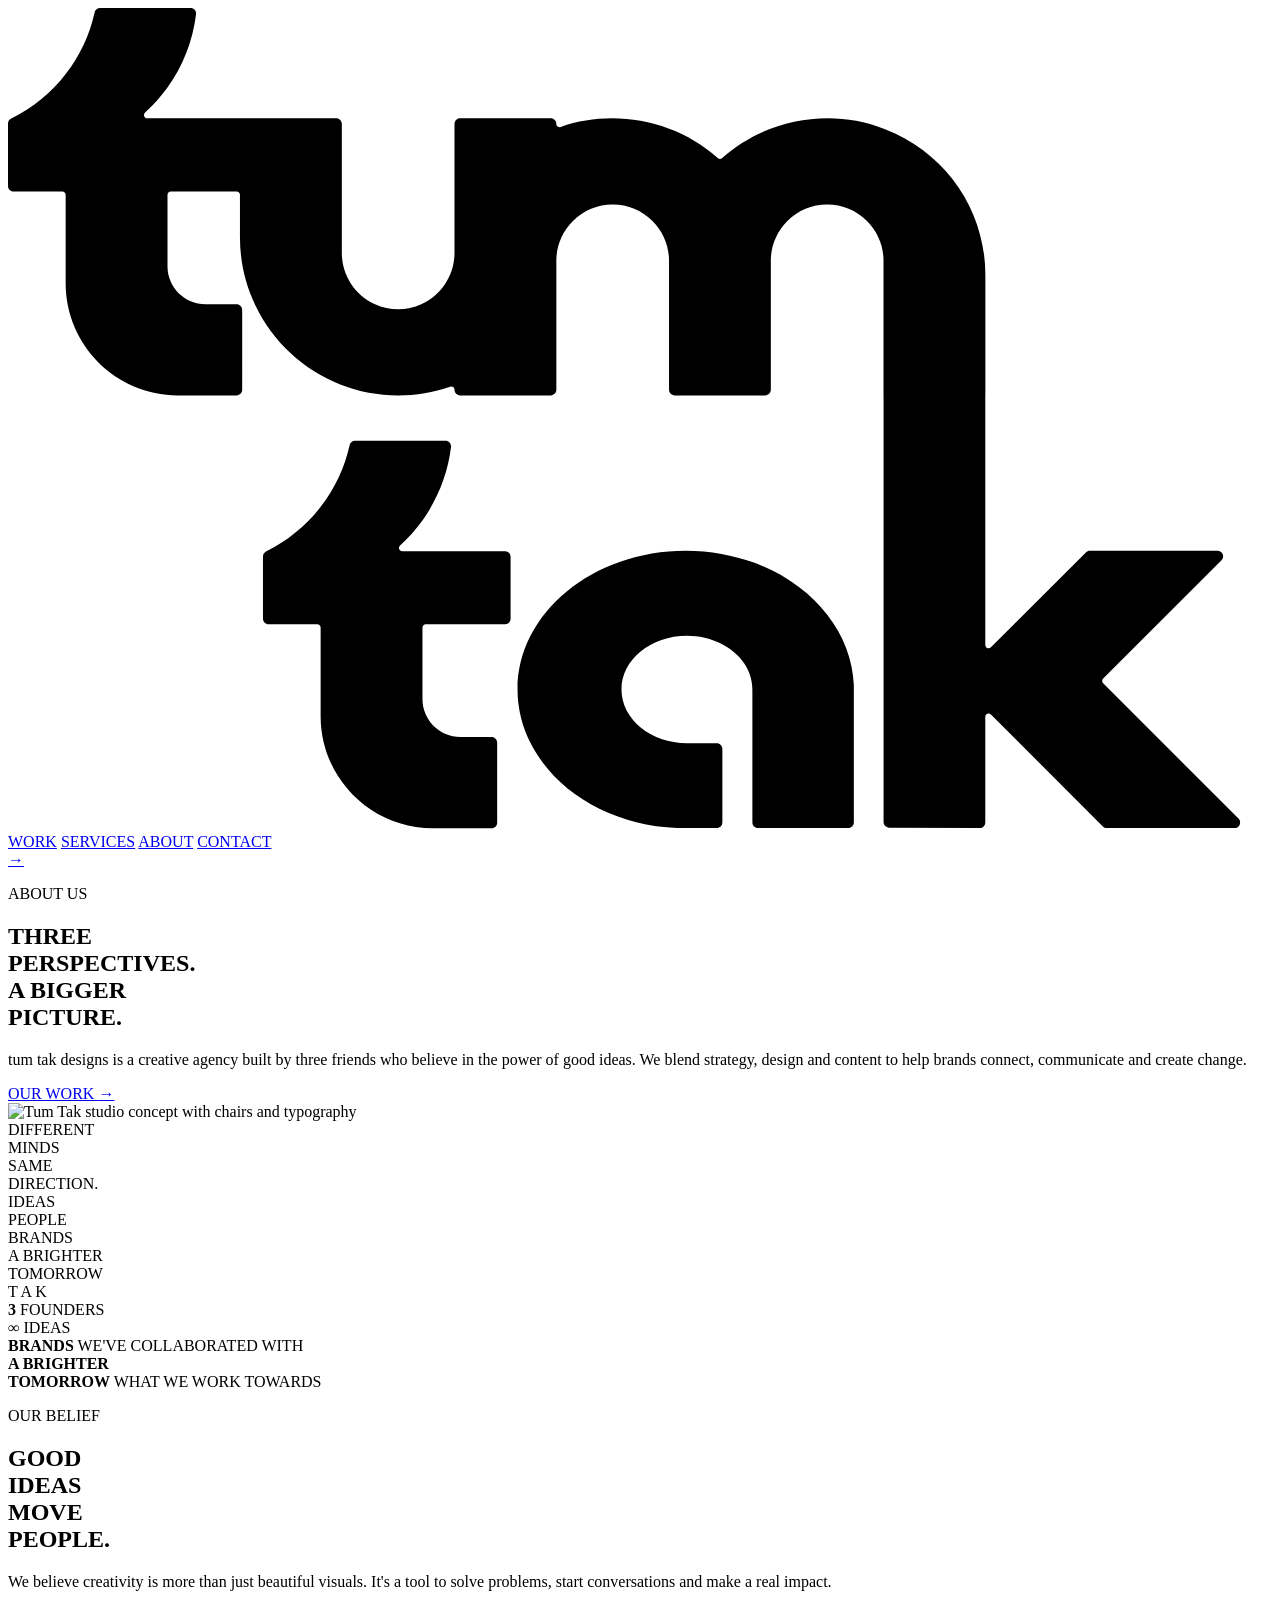
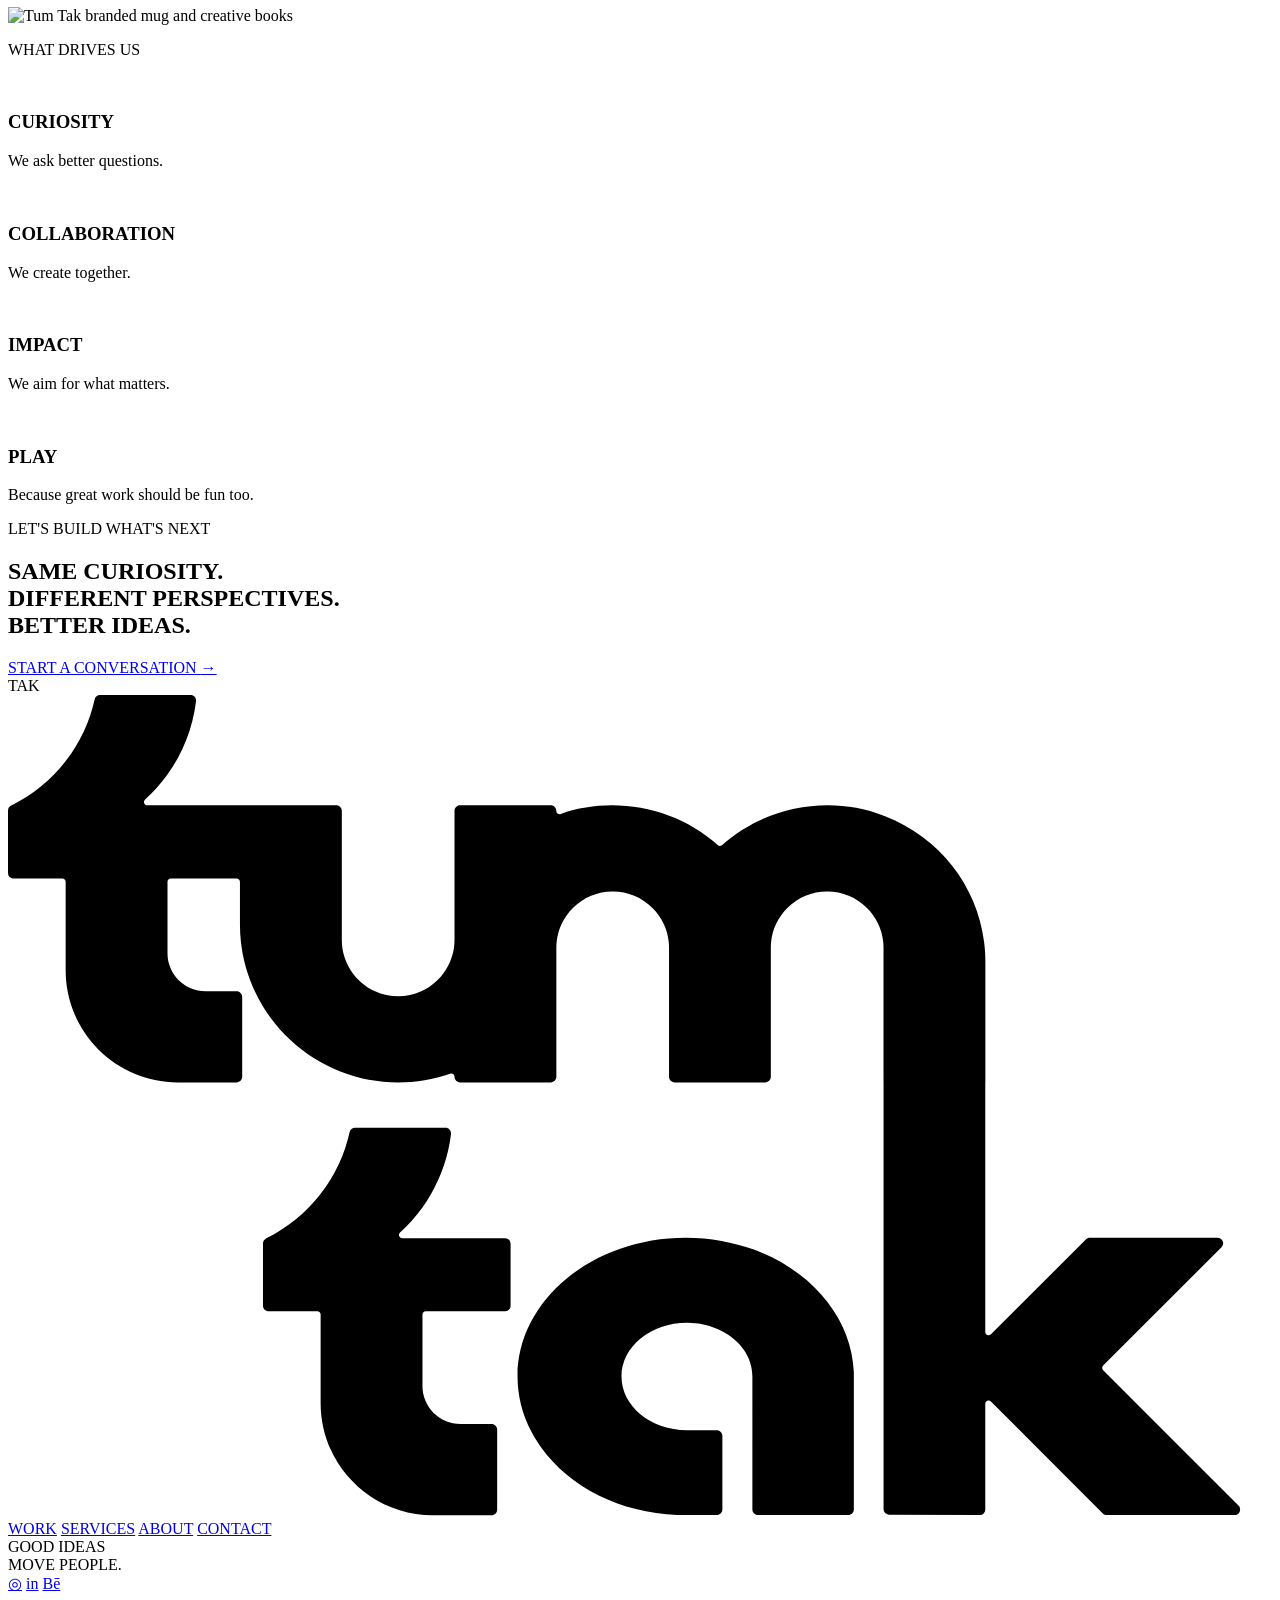
==== about.html @ 62516ab8 "Add About Us page with HTML structure This file contains the HTML structure for the About Us page of" ====
<!DOCTYPE html>
<html lang="en">
<head>
    <meta charset="UTF-8">
    <meta name="viewport" content="width=device-width, initial-scale=1.0">

    <meta name="description" content="Meet Tum Tak Designs — three friends, different perspectives, and a shared belief in the power of good ideas.">

    <title>About Us — Tum Tak Designs</title>

    <link rel="stylesheet" href="about.css">

    <link rel="preconnect" href="https://fonts.googleapis.com">
    <link rel="preconnect" href="https://fonts.gstatic.com" crossorigin>

    <link href="https://fonts.googleapis.com/css2?family=DM+Mono:wght@400;500&family=Inter:wght@400;500;600;700;800;900&display=swap" rel="stylesheet">
</head>

<body>

    <!-- HEADER -->

    <header class="about-header">

        <a href="index.html" class="about-logo">
            <img src="assets/logo-tumtak.svg" alt="Tum Tak Designs">
        </a>

        <nav class="about-nav">
            <a href="index.html#work">WORK</a>
            <a href="index.html#services">SERVICES</a>
            <a href="about.html" class="active">ABOUT</a>
            <a href="contact.html">CONTACT</a>
        </nav>

        <a href="contact.html" class="header-arrow" aria-label="Let's talk">
            →
        </a>

    </header>


    <main>

        <!-- HERO -->

        <section class="about-hero">

            <div class="about-hero-copy">

                <p class="eyebrow">ABOUT US</p>

                <h1>
                    THREE<br>
                    PERSPECTIVES.<br>
                    A BIGGER<br>
                    PICTURE.
                </h1>

                <p class="hero-description">
                    tum tak designs is a creative agency built by
                    three friends who believe in the power of
                    good ideas. We blend strategy, design and
                    content to help brands connect, communicate
                    and create change.
                </p>

                <a href="index.html#work" class="about-button">
                    OUR WORK <span>→</span>
                </a>

            </div>


            <div class="about-hero-visual">

                <img
                    src="assets/about-hero.jpg"
                    alt="Tum Tak studio concept with chairs and typography"
                >

                <div class="visual-note visual-note-left">
                    DIFFERENT<br>
                    MINDS<br>
                    SAME<br>
                    DIRECTION.
                    <span></span>
                </div>

                <div class="visual-note visual-note-right">
                    IDEAS<br>
                    PEOPLE<br>
                    BRANDS<br>
                    A BRIGHTER<br>
                    TOMORROW
                </div>

                <div class="tak-letters" aria-label="TAK">
                    <span>T</span>
                    <span>A</span>
                    <span>K</span>
                </div>

            </div>

        </section>


        <!-- STATS STRIP -->

        <section class="about-stats">

            <div class="stat">
                <strong>3</strong>
                <span>FOUNDERS</span>
            </div>

            <div class="stat">
                <strong class="infinity">∞</strong>
                <span>IDEAS</span>
            </div>

            <div class="stat">
                <strong class="stat-word">BRANDS</strong>
                <span>WE'VE COLLABORATED WITH</span>
            </div>

            <div class="stat">
                <strong class="stat-tomorrow">
                    A BRIGHTER<br>TOMORROW
                </strong>
                <span>WHAT WE WORK TOWARDS</span>
            </div>

        </section>


        <!-- BELIEF + VALUES -->

        <section class="belief-section">

            <div class="belief-copy">

                <p class="eyebrow">OUR BELIEF</p>

                <h2>
                    GOOD<br>
                    IDEAS<br>
                    MOVE<br>
                    PEOPLE.
                </h2>

                <p>
                    We believe creativity is more than just
                    beautiful visuals. It's a tool to solve
                    problems, start conversations and
                    make a real impact.
                </p>

            </div>


            <div class="belief-image">

                <img
                    src="assets/about-belief.jpg"
                    alt="Tum Tak branded mug and creative books"
                >

            </div>


            <div class="values-panel">

                <p class="eyebrow">WHAT DRIVES US</p>

                <div class="value-item">

                    <img src="assets/icon-curiosity.svg" alt="">

                    <div>
                        <h3>CURIOSITY</h3>
                        <p>We ask better questions.</p>
                    </div>

                </div>


                <div class="value-item">

                    <img src="assets/icon-collaboration.svg" alt="">

                    <div>
                        <h3>COLLABORATION</h3>
                        <p>We create together.</p>
                    </div>

                </div>


                <div class="value-item">

                    <img src="assets/icon-impact.svg" alt="">

                    <div>
                        <h3>IMPACT</h3>
                        <p>We aim for what matters.</p>
                    </div>

                </div>


                <div class="value-item">

                    <img src="assets/icon-play.svg" alt="">

                    <div>
                        <h3>PLAY</h3>
                        <p>Because great work should be fun too.</p>
                    </div>

                </div>

            </div>

        </section>


        <!-- CTA -->

        <section class="about-cta">

            <div class="cta-copy">

                <p class="eyebrow">LET'S BUILD WHAT'S NEXT</p>

                <h2>
                    SAME CURIOSITY.<br>
                    DIFFERENT PERSPECTIVES.<br>
                    BETTER IDEAS.
                </h2>

            </div>

            <a href="contact.html" class="cta-button">
                START A CONVERSATION <span>→</span>
            </a>

            <div class="cta-mark" aria-hidden="true">
                T<span>A</span>K
            </div>

        </section>

    </main>


    <!-- FOOTER -->

    <footer class="about-footer">

        <a href="index.html" class="footer-logo">
            <img src="assets/logo-tumtak.svg" alt="Tum Tak Designs">
        </a>

        <nav class="footer-links">
            <a href="index.html#work">WORK</a>
            <a href="index.html#services">SERVICES</a>
            <a href="about.html">ABOUT</a>
            <a href="contact.html">CONTACT</a>
        </nav>

        <div class="footer-tagline">
            GOOD IDEAS<br>
            MOVE PEOPLE.
            <span></span>
        </div>

        <div class="footer-socials">
            <a href="https://www.instagram.com/" aria-label="Instagram">◎</a>
            <a href="https://www.linkedin.com/" aria-label="LinkedIn">in</a>
            <a href="https://www.behance.net/" aria-label="Behance">Bē</a>
        </div>

    </footer>

</body>
</html>
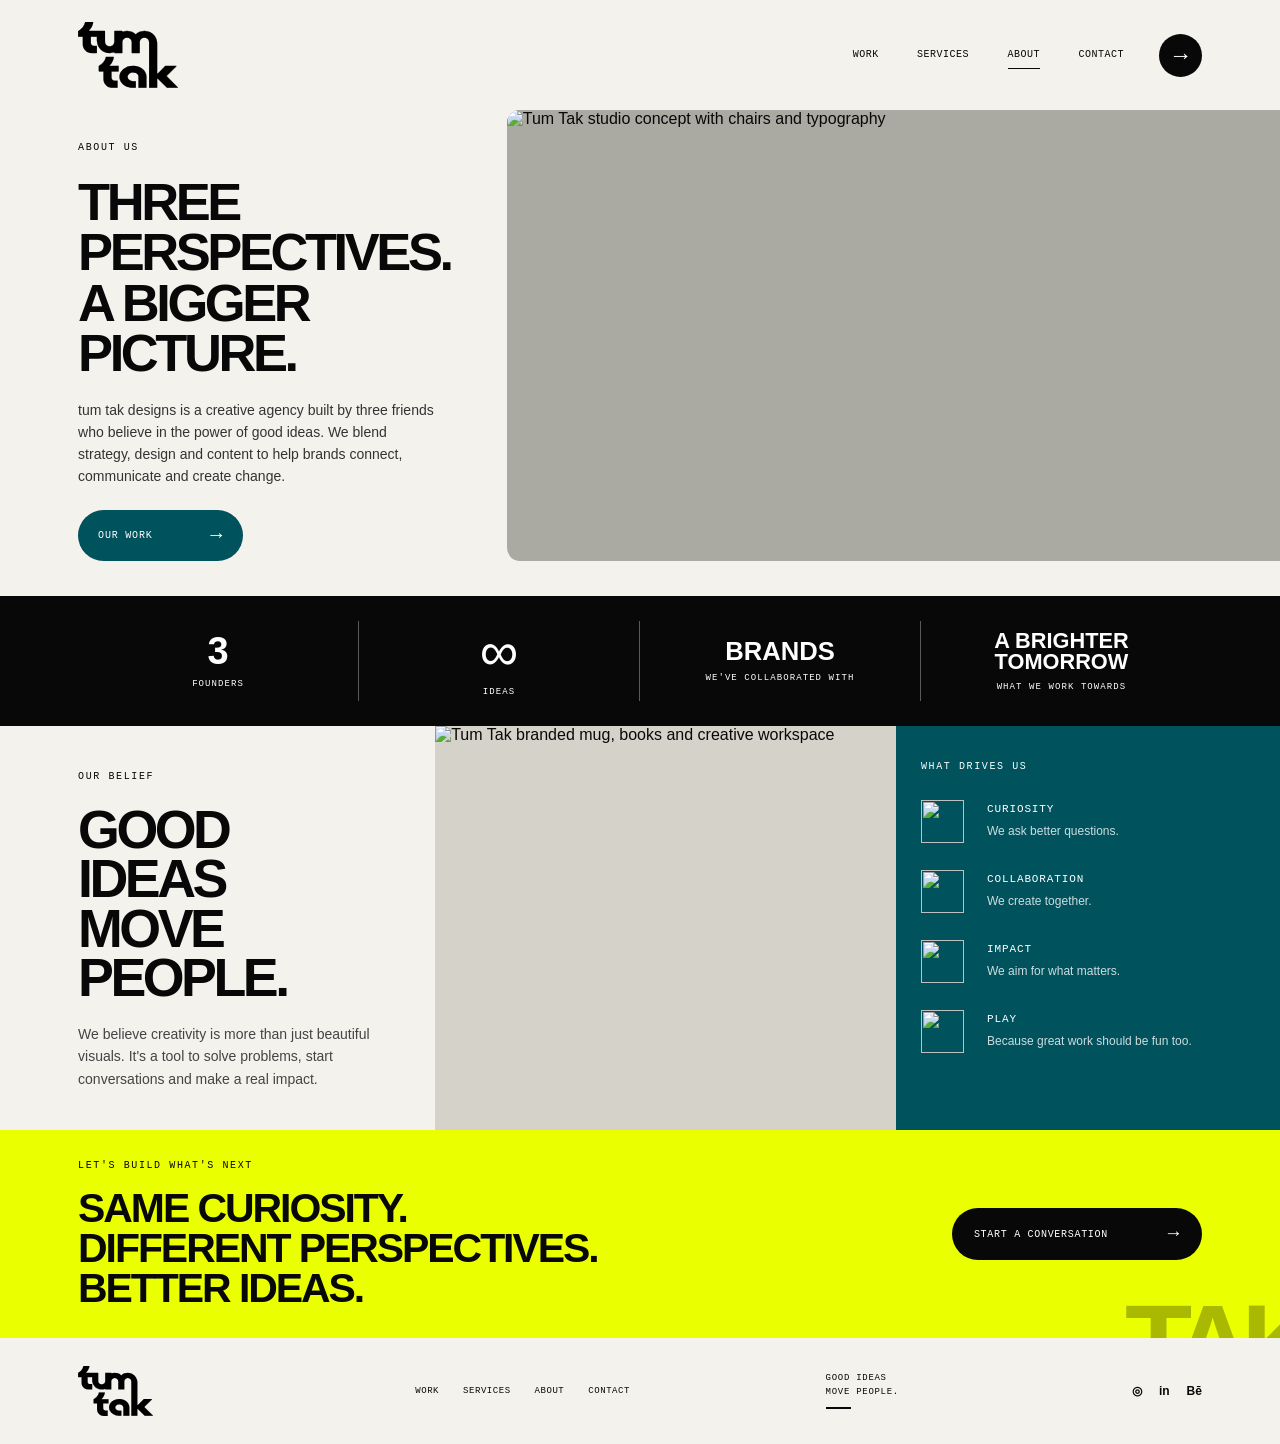
==== commit fb5d5318: "Update contact link and improve alt text" ====
--- a/about.html
+++ b/about.html
@@ -34,7 +34,7 @@
             <a href="contact.html">CONTACT</a>
         </nav>
 
-        <a href="contact.html" class="header-arrow" aria-label="Let's talk">
+        <a href="contact.html" class="header-arrow" aria-label="Contact us">
             →
         </a>
 
@@ -73,6 +73,8 @@
             </div>
 
 
+            <!-- All typography and graphics are now part of the image -->
+
             <div class="about-hero-visual">
 
                 <img
@@ -80,28 +82,6 @@
                     alt="Tum Tak studio concept with chairs and typography"
                 >
 
-                <div class="visual-note visual-note-left">
-                    DIFFERENT<br>
-                    MINDS<br>
-                    SAME<br>
-                    DIRECTION.
-                    <span></span>
-                </div>
-
-                <div class="visual-note visual-note-right">
-                    IDEAS<br>
-                    PEOPLE<br>
-                    BRANDS<br>
-                    A BRIGHTER<br>
-                    TOMORROW
-                </div>
-
-                <div class="tak-letters" aria-label="TAK">
-                    <span>T</span>
-                    <span>A</span>
-                    <span>K</span>
-                </div>
-
             </div>
 
         </section>
@@ -136,7 +116,7 @@
         </section>
 
 
-        <!-- BELIEF + VALUES -->
+        <!-- BELIEF SECTION -->
 
         <section class="belief-section">
 
@@ -165,7 +145,7 @@
 
                 <img
                     src="assets/about-belief.jpg"
-                    alt="Tum Tak branded mug and creative books"
+                    alt="Tum Tak branded mug, books and creative workspace"
                 >
 
             </div>
@@ -248,7 +228,7 @@
             </a>
 
             <div class="cta-mark" aria-hidden="true">
-                T<span>A</span>K
+                TAK
             </div>
 
         </section>
@@ -278,9 +258,16 @@
         </div>
 
         <div class="footer-socials">
-            <a href="https://www.instagram.com/" aria-label="Instagram">◎</a>
-            <a href="https://www.linkedin.com/" aria-label="LinkedIn">in</a>
-            <a href="https://www.behance.net/" aria-label="Behance">Bē</a>
+
+            <a href="https://www.instagram.com/"
+               aria-label="Instagram">◎</a>
+
+            <a href="https://www.linkedin.com/"
+               aria-label="LinkedIn">in</a>
+
+            <a href="https://www.behance.net/"
+               aria-label="Behance">Bē</a>
+
         </div>
 
     </footer>
--- a/about.css
+++ b/about.css
@@ -0,0 +1,762 @@
+
+/* ========================================
+   TUM TAK — ABOUT PAGE
+======================================== */
+
+* {
+    margin: 0;
+    padding: 0;
+    box-sizing: border-box;
+}
+
+:root {
+    --paper: #f4f2ed;
+    --black: #080808;
+    --lime: #eaff00;
+    --teal: #00525d;
+    --white: #ffffff;
+    --pad: 6.1vw;
+}
+
+html {
+    scroll-behavior: smooth;
+}
+
+body {
+    background: var(--paper);
+    color: var(--black);
+    font-family: "Inter", Arial, sans-serif;
+    overflow-x: hidden;
+}
+
+a {
+    color: inherit;
+    text-decoration: none;
+}
+
+img {
+    display: block;
+    width: 100%;
+}
+
+.eyebrow {
+    font-family: "DM Mono", monospace;
+    font-size: 10px;
+    font-weight: 500;
+    letter-spacing: .16em;
+}
+
+
+/* HEADER */
+
+.about-header {
+    min-height: 110px;
+    padding: 20px var(--pad);
+
+    display: grid;
+    grid-template-columns: 1fr 2fr auto;
+    align-items: center;
+    gap: 35px;
+}
+
+.about-logo {
+    width: 100px;
+}
+
+.about-nav {
+    display: flex;
+    justify-content: flex-end;
+    align-items: center;
+    gap: clamp(20px, 3vw, 45px);
+}
+
+.about-nav a {
+    padding: 8px 0;
+    border-bottom: 1px solid transparent;
+
+    font-family: "DM Mono", monospace;
+    font-size: 10px;
+    font-weight: 500;
+    letter-spacing: .05em;
+}
+
+.about-nav a:hover,
+.about-nav a.active {
+    border-bottom-color: var(--black);
+}
+
+.header-arrow {
+    width: 43px;
+    height: 43px;
+    border-radius: 50%;
+
+    display: grid;
+    place-items: center;
+
+    background: var(--black);
+    color: white;
+    font-size: 23px;
+
+    transition: transform .25s ease;
+}
+
+.header-arrow:hover {
+    transform: rotate(-35deg);
+}
+
+
+/* HERO */
+
+.about-hero {
+    padding: 0 0 35px var(--pad);
+
+    display: grid;
+    grid-template-columns: 34% 66%;
+    align-items: stretch;
+    gap: 20px;
+}
+
+.about-hero-copy {
+    padding: 32px 15px 0 0;
+}
+
+.about-hero-copy h1 {
+    margin-top: 24px;
+    font-size: clamp(38px, 4.1vw, 65px);
+    line-height: .96;
+    letter-spacing: -.065em;
+    font-weight: 900;
+}
+
+.hero-description {
+    max-width: 365px;
+    margin-top: 20px;
+
+    font-size: 14px;
+    line-height: 1.58;
+    color: #333;
+}
+
+.about-button {
+    display: inline-flex;
+    align-items: center;
+    justify-content: space-between;
+    gap: 30px;
+
+    min-width: 165px;
+    margin-top: 23px;
+    padding: 14px 20px;
+
+    background: var(--teal);
+    color: white;
+    border-radius: 40px;
+
+    font-family: "DM Mono", monospace;
+    font-size: 10px;
+    letter-spacing: .08em;
+
+    transition: transform .2s ease;
+}
+
+.about-button span {
+    font-size: 20px;
+}
+
+.about-button:hover {
+    transform: translateY(-3px);
+}
+
+
+/* HERO IMAGE */
+
+.about-hero-visual {
+    position: relative;
+    min-width: 0;
+    min-height: 445px;
+    overflow: hidden;
+
+    background: #aaa9a2;
+    border-radius: 13px 0 0 13px;
+}
+
+.about-hero-visual > img {
+    position: absolute;
+    inset: 0;
+
+    width: 100%;
+    height: 100%;
+    object-fit: cover;
+}
+
+.visual-note {
+    position: absolute;
+    z-index: 2;
+
+    font-family: "DM Mono", monospace;
+    font-size: 11px;
+    line-height: 1.55;
+    letter-spacing: .15em;
+
+    color: white;
+}
+
+.visual-note-left {
+    top: 35px;
+    left: 5%;
+}
+
+.visual-note-left span {
+    display: block;
+    width: 30px;
+    height: 2px;
+    margin-top: 16px;
+    background: white;
+}
+
+.visual-note-right {
+    top: 35px;
+    right: 5%;
+}
+
+.tak-letters {
+    position: absolute;
+    z-index: 1;
+
+    inset: 0;
+    display: flex;
+    justify-content: space-evenly;
+    align-items: center;
+
+    color: var(--lime);
+    font-size: clamp(110px, 16vw, 245px);
+    font-weight: 900;
+    letter-spacing: -.09em;
+    line-height: 1;
+
+    pointer-events: none;
+}
+
+
+/* STATS STRIP */
+
+.about-stats {
+    display: grid;
+    grid-template-columns: repeat(4, 1fr);
+
+    padding: 25px var(--pad);
+
+    background: var(--black);
+    color: white;
+}
+
+.stat {
+    min-height: 80px;
+    padding: 0 15px;
+
+    display: flex;
+    flex-direction: column;
+    align-items: center;
+    justify-content: center;
+    text-align: center;
+
+    border-right: 1px solid #5a5a5a;
+}
+
+.stat:last-child {
+    border-right: 0;
+}
+
+.stat strong {
+    font-size: 38px;
+    line-height: 1;
+    font-weight: 800;
+}
+
+.stat .infinity {
+    font-size: 54px;
+    font-weight: 500;
+}
+
+.stat .stat-word {
+    font-size: clamp(17px, 2vw, 27px);
+}
+
+.stat .stat-tomorrow {
+    font-size: clamp(15px, 1.7vw, 23px);
+}
+
+.stat span {
+    margin-top: 9px;
+
+    font-family: "DM Mono", monospace;
+    font-size: 9px;
+    letter-spacing: .12em;
+}
+
+
+/* BELIEF SECTION */
+
+.belief-section {
+    display: grid;
+    grid-template-columns: 34% 36% 30%;
+    min-height: 400px;
+}
+
+.belief-copy {
+    padding: 45px 35px 40px var(--pad);
+}
+
+.belief-copy h2 {
+    margin-top: 23px;
+
+    font-size: clamp(40px, 4.2vw, 64px);
+    line-height: .92;
+    letter-spacing: -.065em;
+    font-weight: 900;
+}
+
+.belief-copy > p:last-child {
+    max-width: 310px;
+    margin-top: 20px;
+
+    font-size: 14px;
+    line-height: 1.6;
+    color: #444;
+}
+
+.belief-image {
+    position: relative;
+    overflow: hidden;
+    min-height: 400px;
+    background: #d5d2ca;
+}
+
+.belief-image img {
+    width: 100%;
+    height: 100%;
+    position: absolute;
+    inset: 0;
+    object-fit: cover;
+}
+
+
+/* VALUES */
+
+.values-panel {
+    padding: 35px 25px;
+    background: var(--teal);
+    color: white;
+}
+
+.values-panel > .eyebrow {
+    margin-bottom: 28px;
+}
+
+.value-item {
+    display: grid;
+    grid-template-columns: 48px 1fr;
+    align-items: center;
+    gap: 18px;
+
+    margin-bottom: 27px;
+}
+
+.value-item:last-child {
+    margin-bottom: 0;
+}
+
+.value-item img {
+    width: 43px;
+    height: 43px;
+    object-fit: contain;
+}
+
+.value-item h3 {
+    font-family: "DM Mono", monospace;
+    font-size: 11px;
+    font-weight: 500;
+    letter-spacing: .08em;
+}
+
+.value-item p {
+    margin-top: 7px;
+    color: rgba(255,255,255,.8);
+    font-size: 12px;
+    line-height: 1.5;
+}
+
+
+/* CTA */
+
+.about-cta {
+    position: relative;
+    isolation: isolate;
+    overflow: hidden;
+
+    min-height: 200px;
+    padding: 30px var(--pad);
+
+    display: flex;
+    align-items: center;
+    justify-content: space-between;
+    gap: 30px;
+
+    background: var(--lime);
+}
+
+.cta-copy {
+    position: relative;
+    z-index: 2;
+}
+
+.cta-copy h2 {
+    margin-top: 17px;
+
+    font-size: clamp(28px, 3.2vw, 47px);
+    line-height: .98;
+    letter-spacing: -.05em;
+    font-weight: 900;
+}
+
+.cta-button {
+    position: relative;
+    z-index: 2;
+
+    display: inline-flex;
+    align-items: center;
+    justify-content: space-between;
+    gap: 25px;
+
+    min-width: 250px;
+    padding: 15px 22px;
+
+    border-radius: 40px;
+    background: var(--black);
+    color: white;
+
+    font-family: "DM Mono", monospace;
+    font-size: 10px;
+    letter-spacing: .07em;
+}
+
+.cta-button span {
+    font-size: 19px;
+}
+
+.cta-mark {
+    position: absolute;
+    z-index: -1;
+
+    right: -30px;
+    bottom: -60px;
+
+    color: rgba(0,0,0,.28);
+    font-size: 110px;
+    line-height: 1;
+    font-weight: 900;
+    letter-spacing: -.1em;
+}
+
+
+/* FOOTER */
+
+.about-footer {
+    min-height: 105px;
+    padding: 25px var(--pad);
+
+    display: grid;
+    grid-template-columns: 1fr 2fr 1fr 1fr;
+    align-items: center;
+    gap: 25px;
+
+    background: var(--paper);
+}
+
+.footer-logo {
+    width: 75px;
+}
+
+.footer-links {
+    display: flex;
+    justify-content: center;
+    flex-wrap: wrap;
+    gap: 24px;
+}
+
+.footer-links a {
+    font-family: "DM Mono", monospace;
+    font-size: 9px;
+    letter-spacing: .06em;
+}
+
+.footer-tagline {
+    justify-self: center;
+
+    font-family: "DM Mono", monospace;
+    font-size: 9px;
+    line-height: 1.5;
+    letter-spacing: .08em;
+}
+
+.footer-tagline span {
+    display: block;
+    width: 25px;
+    height: 2px;
+    margin-top: 8px;
+    background: var(--black);
+}
+
+.footer-socials {
+    display: flex;
+    justify-content: flex-end;
+    gap: 17px;
+}
+
+.footer-socials a {
+    font-size: 12px;
+    font-weight: 600;
+}
+
+
+/* TABLET */
+
+@media (max-width: 950px) {
+
+    :root {
+        --pad: 4vw;
+    }
+
+    .about-hero {
+        grid-template-columns: 40% 60%;
+    }
+
+    .about-hero-copy h1 {
+        font-size: clamp(36px, 5vw, 52px);
+    }
+
+    .about-hero-visual {
+        min-height: 390px;
+    }
+
+    .tak-letters {
+        font-size: 16vw;
+    }
+
+    .belief-section {
+        grid-template-columns: 1fr 1fr;
+    }
+
+    .belief-copy {
+        padding: 40px var(--pad);
+    }
+
+    .belief-image {
+        min-height: 360px;
+    }
+
+    .values-panel {
+        grid-column: 1 / -1;
+        display: grid;
+        grid-template-columns: repeat(2, 1fr);
+        gap: 15px 25px;
+    }
+
+    .values-panel > .eyebrow {
+        grid-column: 1 / -1;
+        margin-bottom: 10px;
+    }
+
+    .value-item {
+        margin-bottom: 12px;
+    }
+
+    .about-footer {
+        grid-template-columns: 1fr 2fr;
+        row-gap: 25px;
+    }
+
+    .footer-tagline {
+        justify-self: start;
+    }
+
+}
+
+
+/* MOBILE */
+
+@media (max-width: 600px) {
+
+    :root {
+        --pad: 6vw;
+    }
+
+    .about-header {
+        min-height: 85px;
+        grid-template-columns: 1fr auto;
+        gap: 15px;
+    }
+
+    .about-logo {
+        width: 72px;
+    }
+
+    .about-nav {
+        display: none;
+    }
+
+    .header-arrow {
+        width: 38px;
+        height: 38px;
+    }
+
+    .about-hero {
+        padding: 20px var(--pad) 30px;
+        display: flex;
+        flex-direction: column;
+        gap: 30px;
+    }
+
+    .about-hero-copy {
+        padding: 0;
+    }
+
+    .about-hero-copy h1 {
+        font-size: clamp(48px, 12vw, 72px);
+    }
+
+    .hero-description {
+        max-width: 450px;
+        font-size: 14px;
+    }
+
+    .about-hero-visual {
+        min-height: 300px;
+        border-radius: 10px;
+    }
+
+    .tak-letters {
+        font-size: 24vw;
+    }
+
+    .visual-note {
+        font-size: 8px;
+    }
+
+    .visual-note-left,
+    .visual-note-right {
+        top: 18px;
+    }
+
+    .about-stats {
+        grid-template-columns: 1fr 1fr;
+        padding: 20px var(--pad);
+    }
+
+    .stat {
+        min-height: 95px;
+        border-right: 1px solid #5a5a5a;
+        border-bottom: 1px solid #5a5a5a;
+    }
+
+    .stat:nth-child(2) {
+        border-right: 0;
+    }
+
+    .stat:nth-child(3),
+    .stat:nth-child(4) {
+        border-bottom: 0;
+    }
+
+    .stat:nth-child(3) {
+        border-right: 1px solid #5a5a5a;
+    }
+
+    .belief-section {
+        display: flex;
+        flex-direction: column;
+    }
+
+    .belief-copy {
+        padding: 45px var(--pad);
+    }
+
+    .belief-copy h2 {
+        font-size: 55px;
+    }
+
+    .belief-image {
+        min-height: 320px;
+    }
+
+    .values-panel {
+        display: block;
+        padding: 40px var(--pad);
+    }
+
+    .values-panel > .eyebrow {
+        margin-bottom: 30px;
+    }
+
+    .value-item {
+        grid-template-columns: 45px 1fr;
+        margin-bottom: 28px;
+    }
+
+    .about-cta {
+        padding: 40px var(--pad);
+        flex-direction: column;
+        align-items: flex-start;
+        gap: 30px;
+    }
+
+    .cta-copy h2 {
+        font-size: clamp(27px, 7vw, 40px);
+    }
+
+    .cta-button {
+        min-width: 240px;
+    }
+
+    .cta-mark {
+        font-size: 85px;
+    }
+
+    .about-footer {
+        grid-template-columns: 1fr 1fr;
+        padding-top: 35px;
+        padding-bottom: 35px;
+        gap: 28px 15px;
+    }
+
+    .footer-logo {
+        width: 65px;
+    }
+
+    .footer-links {
+        justify-content: flex-end;
+        gap: 14px;
+    }
+
+    .footer-tagline {
+        font-size: 8px;
+    }
+
+    .footer-socials {
+        gap: 12px;
+    }
+}
+
+
+/* ACCESSIBILITY */
+
+@media (prefers-reduced-motion: reduce) {
+    html {
+        scroll-behavior: auto;
+    }
+
+    *,
+    *::before,
+    *::after {
+        transition: none !important;
+    }
+}
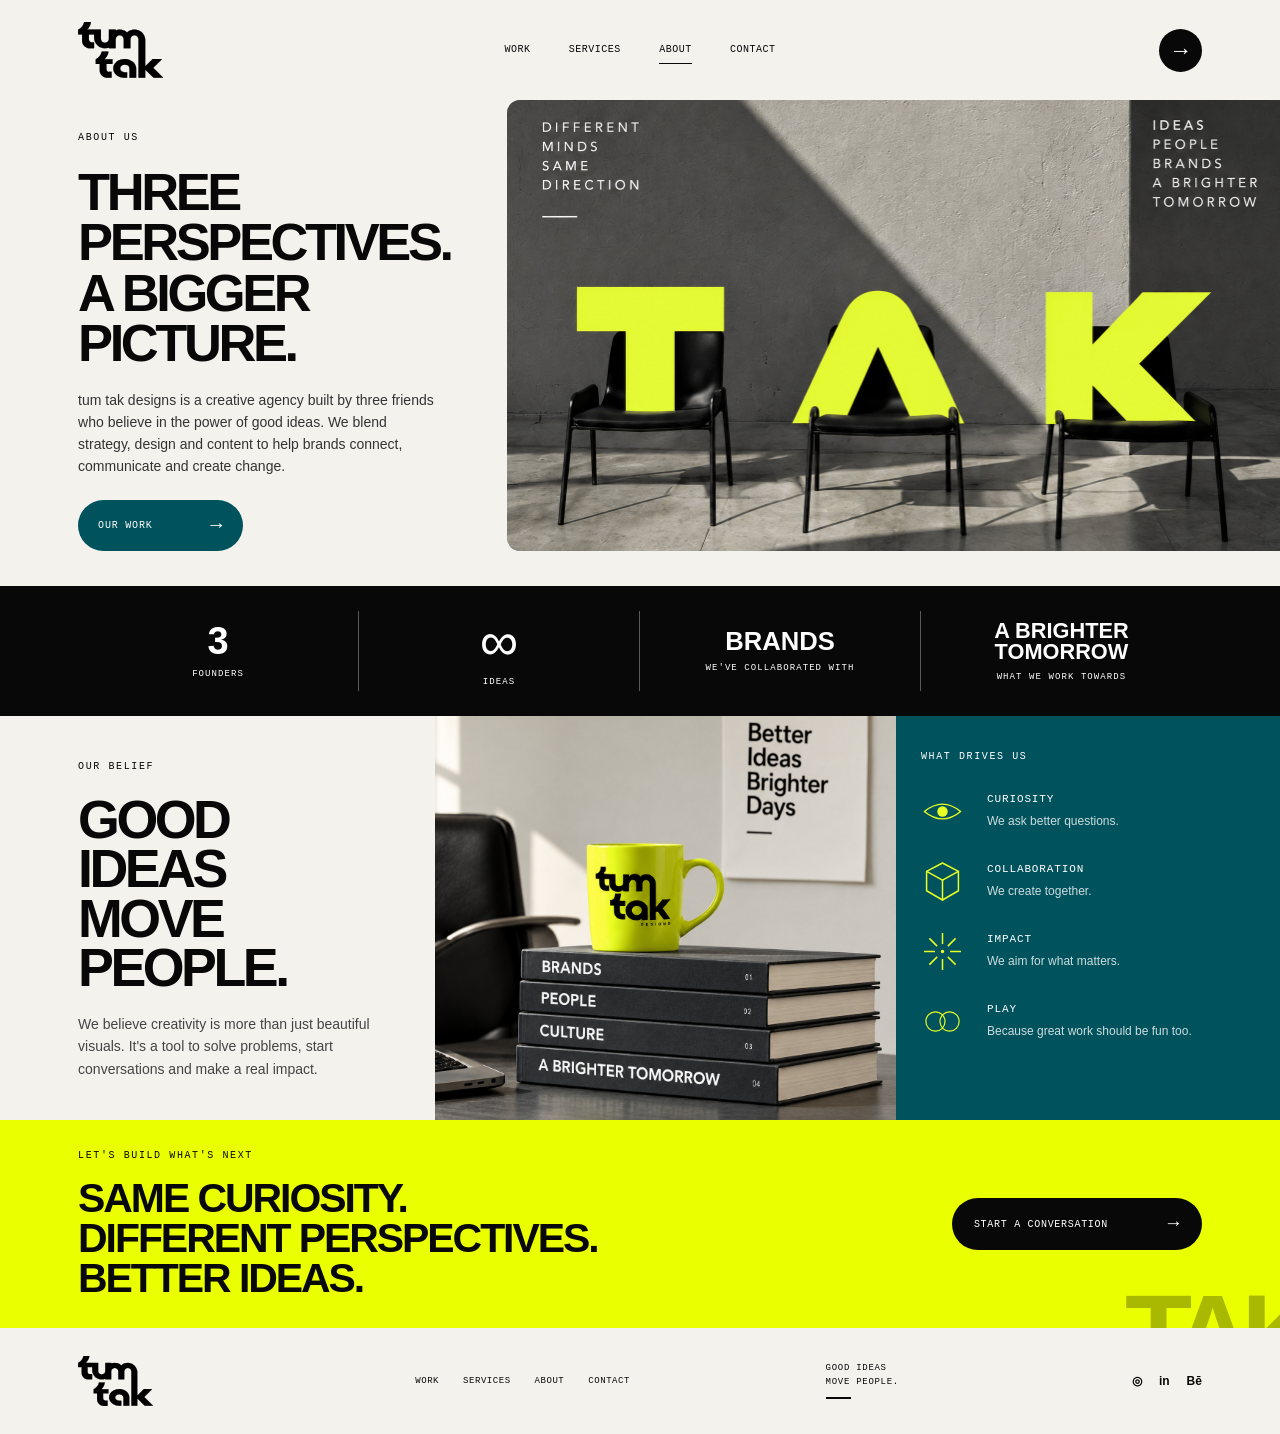
==== commit 252b5203: "Add favicon link to about.html" ====
--- a/about.html
+++ b/about.html
@@ -8,6 +8,9 @@
     <meta name="description" content="Meet Tum Tak Designs — three friends, different perspectives, and a shared belief in the power of good ideas.">
 
     <title>About Us — Tum Tak Designs</title>
+    
+<link rel="icon" type="image/png" href="/favicon.png">
+
 
     <link rel="stylesheet" href="about.css">
 
--- a/about.css
+++ b/about.css
@@ -1,6 +1,6 @@
 
 /* ========================================
-   TUM TAK — ABOUT PAGE
+   TUM TAK DESIGNS — ABOUT PAGE
 ======================================== */
 
 * {
@@ -36,7 +36,7 @@
 
 img {
     display: block;
-    width: 100%;
+    max-width: 100%;
 }
 
 .eyebrow {
@@ -47,7 +47,9 @@
 }
 
 
-/* HEADER */
+/* ========================================
+   HEADER
+======================================== */
 
 .about-header {
     min-height: 110px;
@@ -61,6 +63,11 @@
 
 .about-logo {
     width: 100px;
+}
+
+.about-logo img,
+.footer-logo img {
+    width: 100%;
 }
 
 .about-nav {
@@ -94,7 +101,7 @@
     place-items: center;
 
     background: var(--black);
-    color: white;
+    color: var(--white);
     font-size: 23px;
 
     transition: transform .25s ease;
@@ -105,7 +112,9 @@
 }
 
 
-/* HERO */
+/* ========================================
+   HERO
+======================================== */
 
 .about-hero {
     padding: 0 0 35px var(--pad);
@@ -122,6 +131,7 @@
 
 .about-hero-copy h1 {
     margin-top: 24px;
+
     font-size: clamp(38px, 4.1vw, 65px);
     line-height: .96;
     letter-spacing: -.065em;
@@ -148,7 +158,7 @@
     padding: 14px 20px;
 
     background: var(--teal);
-    color: white;
+    color: var(--white);
     border-radius: 40px;
 
     font-family: "DM Mono", monospace;
@@ -167,7 +177,10 @@
 }
 
 
-/* HERO IMAGE */
+/* HERO IMAGE
+   Text and graphics are embedded in about-hero.jpg.
+   No HTML text overlays are applied here.
+======================================== */
 
 .about-hero-visual {
     position: relative;
@@ -185,59 +198,16 @@
 
     width: 100%;
     height: 100%;
+    max-width: none;
+
     object-fit: cover;
-}
-
-.visual-note {
-    position: absolute;
-    z-index: 2;
-
-    font-family: "DM Mono", monospace;
-    font-size: 11px;
-    line-height: 1.55;
-    letter-spacing: .15em;
-
-    color: white;
-}
-
-.visual-note-left {
-    top: 35px;
-    left: 5%;
-}
-
-.visual-note-left span {
-    display: block;
-    width: 30px;
-    height: 2px;
-    margin-top: 16px;
-    background: white;
-}
-
-.visual-note-right {
-    top: 35px;
-    right: 5%;
-}
-
-.tak-letters {
-    position: absolute;
-    z-index: 1;
-
-    inset: 0;
-    display: flex;
-    justify-content: space-evenly;
-    align-items: center;
-
-    color: var(--lime);
-    font-size: clamp(110px, 16vw, 245px);
-    font-weight: 900;
-    letter-spacing: -.09em;
-    line-height: 1;
-
-    pointer-events: none;
-}
-
-
-/* STATS STRIP */
+    object-position: center;
+}
+
+
+/* ========================================
+   STATS STRIP
+======================================== */
 
 .about-stats {
     display: grid;
@@ -246,7 +216,7 @@
     padding: 25px var(--pad);
 
     background: var(--black);
-    color: white;
+    color: var(--white);
 }
 
 .stat {
@@ -294,7 +264,9 @@
 }
 
 
-/* BELIEF SECTION */
+/* ========================================
+   BELIEF SECTION
+======================================== */
 
 .belief-section {
     display: grid;
@@ -327,25 +299,33 @@
 .belief-image {
     position: relative;
     overflow: hidden;
+    min-width: 0;
     min-height: 400px;
+
     background: #d5d2ca;
 }
 
 .belief-image img {
+    position: absolute;
+    inset: 0;
+
     width: 100%;
     height: 100%;
-    position: absolute;
-    inset: 0;
+    max-width: none;
+
     object-fit: cover;
-}
-
-
-/* VALUES */
+    object-position: center;
+}
+
+
+/* ========================================
+   VALUES PANEL
+======================================== */
 
 .values-panel {
     padding: 35px 25px;
     background: var(--teal);
-    color: white;
+    color: var(--white);
 }
 
 .values-panel > .eyebrow {
@@ -380,13 +360,16 @@
 
 .value-item p {
     margin-top: 7px;
+
     color: rgba(255,255,255,.8);
     font-size: 12px;
     line-height: 1.5;
 }
 
 
-/* CTA */
+/* ========================================
+   CTA
+======================================== */
 
 .about-cta {
     position: relative;
@@ -431,16 +414,23 @@
     padding: 15px 22px;
 
     border-radius: 40px;
+
     background: var(--black);
-    color: white;
+    color: var(--white);
 
     font-family: "DM Mono", monospace;
     font-size: 10px;
     letter-spacing: .07em;
+
+    transition: transform .2s ease;
 }
 
 .cta-button span {
     font-size: 19px;
+}
+
+.cta-button:hover {
+    transform: translateY(-3px);
 }
 
 .cta-mark {
@@ -458,7 +448,9 @@
 }
 
 
-/* FOOTER */
+/* ========================================
+   FOOTER
+======================================== */
 
 .about-footer {
     min-height: 105px;
@@ -517,8 +509,21 @@
     font-weight: 600;
 }
 
-
-/* TABLET */
+.about-nav a,
+.footer-links a,
+.footer-socials a {
+    transition: opacity .2s ease;
+}
+
+.footer-links a:hover,
+.footer-socials a:hover {
+    opacity: .55;
+}
+
+
+/* ========================================
+   TABLET
+======================================== */
 
 @media (max-width: 950px) {
 
@@ -538,10 +543,6 @@
         min-height: 390px;
     }
 
-    .tak-letters {
-        font-size: 16vw;
-    }
-
     .belief-section {
         grid-template-columns: 1fr 1fr;
     }
@@ -556,6 +557,7 @@
 
     .values-panel {
         grid-column: 1 / -1;
+
         display: grid;
         grid-template-columns: repeat(2, 1fr);
         gap: 15px 25px;
@@ -582,7 +584,9 @@
 }
 
 
-/* MOBILE */
+/* ========================================
+   MOBILE
+======================================== */
 
 @media (max-width: 600px) {
 
@@ -611,6 +615,7 @@
 
     .about-hero {
         padding: 20px var(--pad) 30px;
+
         display: flex;
         flex-direction: column;
         gap: 30px;
@@ -634,17 +639,8 @@
         border-radius: 10px;
     }
 
-    .tak-letters {
-        font-size: 24vw;
-    }
-
-    .visual-note {
-        font-size: 8px;
-    }
-
-    .visual-note-left,
-    .visual-note-right {
-        top: 18px;
+    .about-hero-visual > img {
+        object-position: center;
     }
 
     .about-stats {
@@ -704,6 +700,7 @@
 
     .about-cta {
         padding: 40px var(--pad);
+
         flex-direction: column;
         align-items: flex-start;
         gap: 30px;
@@ -723,6 +720,7 @@
 
     .about-footer {
         grid-template-columns: 1fr 1fr;
+
         padding-top: 35px;
         padding-bottom: 35px;
         gap: 28px 15px;
@@ -744,12 +742,16 @@
     .footer-socials {
         gap: 12px;
     }
-}
-
-
-/* ACCESSIBILITY */
+
+}
+
+
+/* ========================================
+   REDUCED MOTION
+======================================== */
 
 @media (prefers-reduced-motion: reduce) {
+
     html {
         scroll-behavior: auto;
     }
@@ -759,4 +761,58 @@
     *::after {
         transition: none !important;
     }
-}
+
+}
+
+/* ========================================
+   STANDARD HEADER — ABOUT PAGE
+======================================== */
+
+.about-header {
+    height: 100px;
+    min-height: 100px;
+    padding: 0 6.1vw;
+
+    display: grid;
+    grid-template-columns: minmax(0, 1fr) auto minmax(0, 1fr);
+    align-items: center;
+    gap: 30px;
+}
+
+.about-header .about-logo {
+    grid-column: 1;
+    justify-self: start;
+    width: 85px;
+}
+
+.about-header .about-nav {
+    grid-column: 2;
+    justify-self: center;
+
+    display: flex;
+    justify-content: center;
+    align-items: center;
+    gap: clamp(22px, 3vw, 45px);
+}
+
+.about-header .header-arrow {
+    grid-column: 3;
+    justify-self: end;
+}
+
+/* Consistent mobile header */
+@media (max-width: 600px) {
+    .about-header {
+        height: 80px;
+        min-height: 80px;
+        padding: 0 6vw;
+    }
+
+    .about-header .about-logo {
+        width: 68px;
+    }
+
+    .about-header .about-nav {
+        display: none;
+    }
+}
